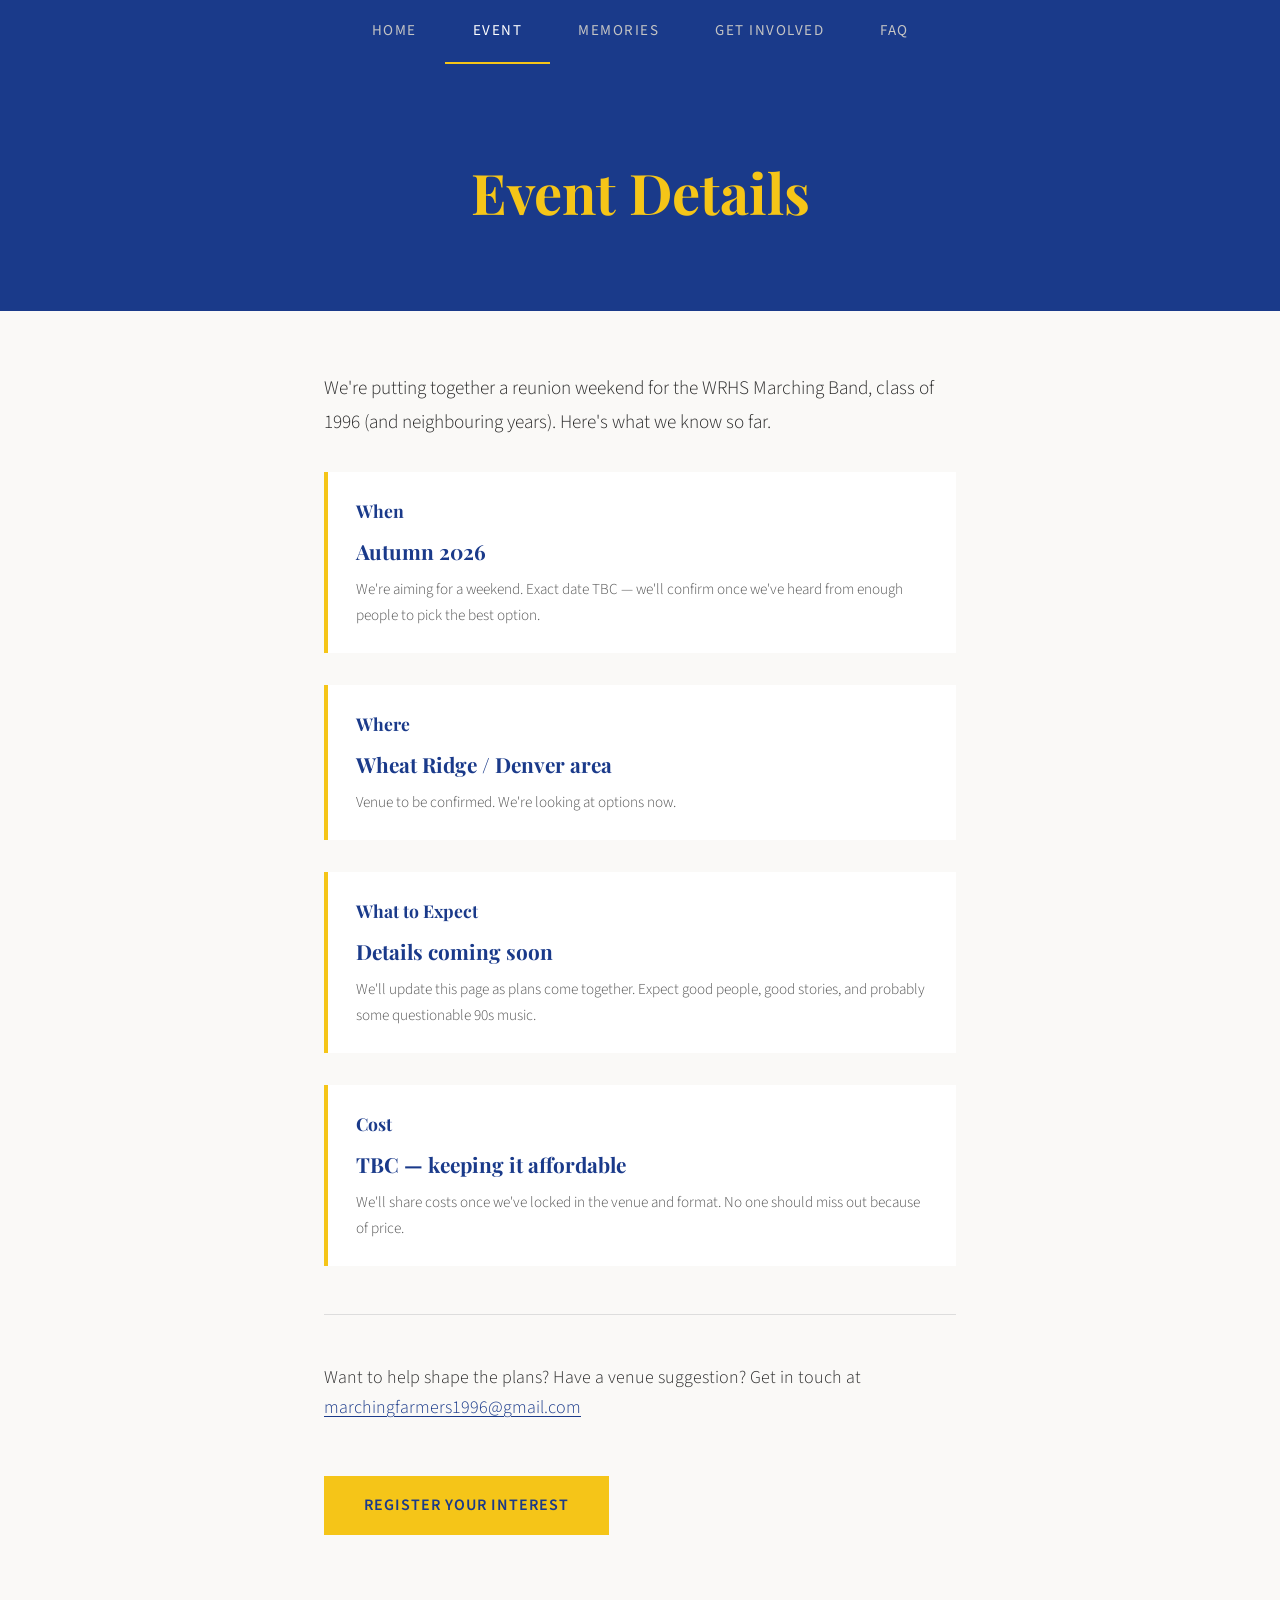
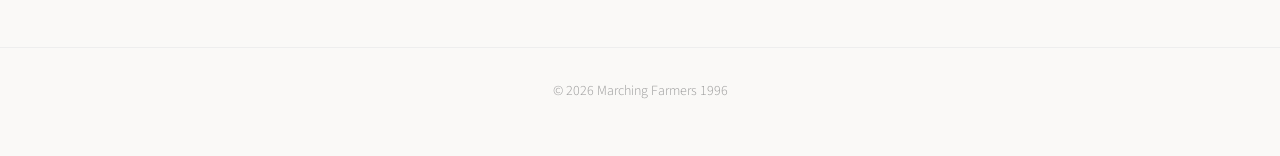
==== event.html @ eabc5e5a "Add Event and Memories pages, update nav, add email links - Event page with detail cards (all TBC fo" ====
<!DOCTYPE html>
<html lang="en">
<head>
  <meta charset="UTF-8">
  <meta name="viewport" content="width=device-width, initial-scale=1.0">
  <title>Event Details — Marching Farmers 1996</title>
  <link rel="preconnect" href="https://fonts.googleapis.com">
  <link rel="preconnect" href="https://fonts.gstatic.com" crossorigin>
  <link href="https://fonts.googleapis.com/css2?family=Playfair+Display:wght@700&family=Source+Sans+3:wght@300;400;600&display=swap" rel="stylesheet">
  <link rel="stylesheet" href="style.css">
</head>
<body>
  <header>
    <nav>
      <a href="index.html">Home</a>
      <a href="event.html" class="nav-active">Event</a>
      <a href="memories.html">Memories</a>
      <a href="get-involved.html">Get Involved</a>
      <a href="faq.html">FAQ</a>
    </nav>
  </header>

  <main>
    <section class="hero">
      <h1>Event Details</h1>
    </section>

    <section class="content">
      <p class="lead">We're putting together a reunion weekend for the WRHS Marching Band, class of 1996 (and neighbouring years). Here's what we know so far.</p>

      <div class="detail-card">
        <h2>When</h2>
        <p class="detail-value">Autumn 2026</p>
        <p class="detail-note">We're aiming for a weekend. Exact date TBC — we'll confirm once we've heard from enough people to pick the best option.</p>
      </div>

      <div class="detail-card">
        <h2>Where</h2>
        <p class="detail-value">Wheat Ridge / Denver area</p>
        <p class="detail-note">Venue to be confirmed. We're looking at options now.</p>
      </div>

      <div class="detail-card">
        <h2>What to Expect</h2>
        <p class="detail-value">Details coming soon</p>
        <p class="detail-note">We'll update this page as plans come together. Expect good people, good stories, and probably some questionable 90s music.</p>
      </div>

      <div class="detail-card">
        <h2>Cost</h2>
        <p class="detail-value">TBC — keeping it affordable</p>
        <p class="detail-note">We'll share costs once we've locked in the venue and format. No one should miss out because of price.</p>
      </div>

      <hr>

      <p>Want to help shape the plans? Have a venue suggestion? Get in touch at <a href="mailto:marchingfarmers1996@gmail.com">marchingfarmers1996@gmail.com</a></p>

      <a href="https://docs.google.com/forms/d/e/1FAIpQLScYK9oR89Qpz9YXZeooxTmTnsDjHM4ipFOgyPZ6PgPQRi42mw/viewform" class="btn">Register Your Interest</a>
    </section>
  </main>

  <footer>
    <p>&copy; 2026 Marching Farmers 1996</p>
  </footer>
</body>
</html>
---- style.css ----
/* Reset */
*, *::before, *::after {
  margin: 0;
  padding: 0;
  box-sizing: border-box;
}

/* Base */
body {
  font-family: 'Source Sans 3', 'Helvetica Neue', Arial, sans-serif;
  font-weight: 300;
  color: #2c2c2c;
  background: #faf9f7;
  line-height: 1.7;
  font-size: 18px;
}

/* Navigation */
header {
  background: #1a3a8a;
  padding: 0;
}

nav {
  max-width: 900px;
  margin: 0 auto;
  display: flex;
  justify-content: center;
  flex-wrap: wrap;
  gap: 0;
}

nav a {
  color: #c4c4c4;
  text-decoration: none;
  font-weight: 400;
  font-size: 15px;
  text-transform: uppercase;
  letter-spacing: 1.5px;
  padding: 18px 28px;
  transition: color 0.2s, background 0.2s;
}

nav a:hover {
  color: #ffffff;
  background: rgba(255, 255, 255, 0.08);
}

nav a.nav-active {
  color: #ffffff;
  border-bottom: 2px solid #f5c518;
}

/* Hero */
.hero {
  background: #1a3a8a;
  color: #ffffff;
  text-align: center;
  padding: 80px 24px 60px;
}

.hero h1 {
  font-family: 'Playfair Display', Georgia, serif;
  font-size: clamp(2.2rem, 5vw, 3.5rem);
  font-weight: 700;
  margin-bottom: 12px;
  color: #f5c518;
}

.subtitle {
  font-size: 1.15rem;
  font-weight: 300;
  color: #b0b0b0;
  letter-spacing: 0.5px;
}

/* Logos */
.logos {
  display: flex;
  justify-content: center;
  align-items: center;
  gap: 40px;
  margin-bottom: 32px;
}

.logo {
  max-width: 180px;
  height: auto;
}

.logo-small {
  max-width: 120px;
}

/* Content */
.content {
  max-width: 680px;
  margin: 0 auto;
  padding: 60px 24px 80px;
}

.lead {
  font-size: 1.2rem;
  line-height: 1.8;
  margin-bottom: 28px;
}

.standout {
  font-family: 'Playfair Display', Georgia, serif;
  font-size: 1.6rem;
  color: #1a3a8a;
  margin: 40px 0;
  line-height: 1.4;
}

h2 {
  font-family: 'Playfair Display', Georgia, serif;
  font-size: 1.4rem;
  color: #1a3a8a;
  margin: 48px 0 16px;
  font-weight: 700;
}

p {
  margin-bottom: 20px;
}

/* Button */
.btn {
  display: inline-block;
  background: #f5c518;
  color: #1a3a8a;
  text-decoration: none;
  font-weight: 600;
  font-size: 16px;
  letter-spacing: 1px;
  text-transform: uppercase;
  padding: 16px 40px;
  margin: 32px 0;
  transition: background 0.2s, transform 0.1s;
}

.btn:hover {
  background: #ddb115;
  transform: translateY(-1px);
}

/* Divider */
hr {
  border: none;
  border-top: 1px solid #ddd;
  margin: 48px 0;
}

/* Share note */
.share-note {
  font-style: italic;
  color: #666;
  font-size: 1rem;
}

/* Detail cards (Event page) */
.detail-card {
  background: #ffffff;
  border-left: 4px solid #f5c518;
  padding: 24px 28px;
  margin: 32px 0;
}

.detail-card h2 {
  margin: 0 0 8px;
  font-size: 1.1rem;
}

.detail-value {
  font-family: 'Playfair Display', Georgia, serif;
  font-size: 1.3rem;
  color: #1a3a8a;
  font-weight: 700;
  margin-bottom: 8px;
}

.detail-note {
  color: #555;
  font-size: 0.95rem;
  margin-bottom: 0;
}

/* Memories placeholder */
.memories-placeholder {
  background: #f0f4fa;
  border-radius: 8px;
  padding: 40px 32px;
  margin: 32px 0;
  text-align: center;
}

.memories-placeholder h2 {
  margin-top: 0;
}

/* Gallery (for when photos arrive) */
.gallery {
  display: grid;
  grid-template-columns: repeat(auto-fill, minmax(280px, 1fr));
  gap: 24px;
  margin: 40px 0;
}

.gallery figure {
  margin: 0;
}

.gallery img {
  width: 100%;
  height: auto;
  display: block;
}

.gallery figcaption {
  font-size: 0.9rem;
  color: #666;
  padding: 10px 0;
  font-style: italic;
}

/* Links in content */
.content a:not(.btn) {
  color: #1a3a8a;
  text-decoration: underline;
  text-underline-offset: 3px;
}

.content a:not(.btn):hover {
  color: #0d2460;
}

/* Footer */
footer {
  text-align: center;
  padding: 32px 24px;
  color: #999;
  font-size: 14px;
  border-top: 1px solid #eee;
}

/* Responsive */
@media (max-width: 600px) {
  nav a {
    padding: 12px 14px;
    font-size: 12px;
    letter-spacing: 0.5px;
  }

  .hero {
    padding: 60px 20px 40px;
  }

  .content {
    padding: 40px 20px 60px;
  }

  .standout {
    font-size: 1.3rem;
  }
}
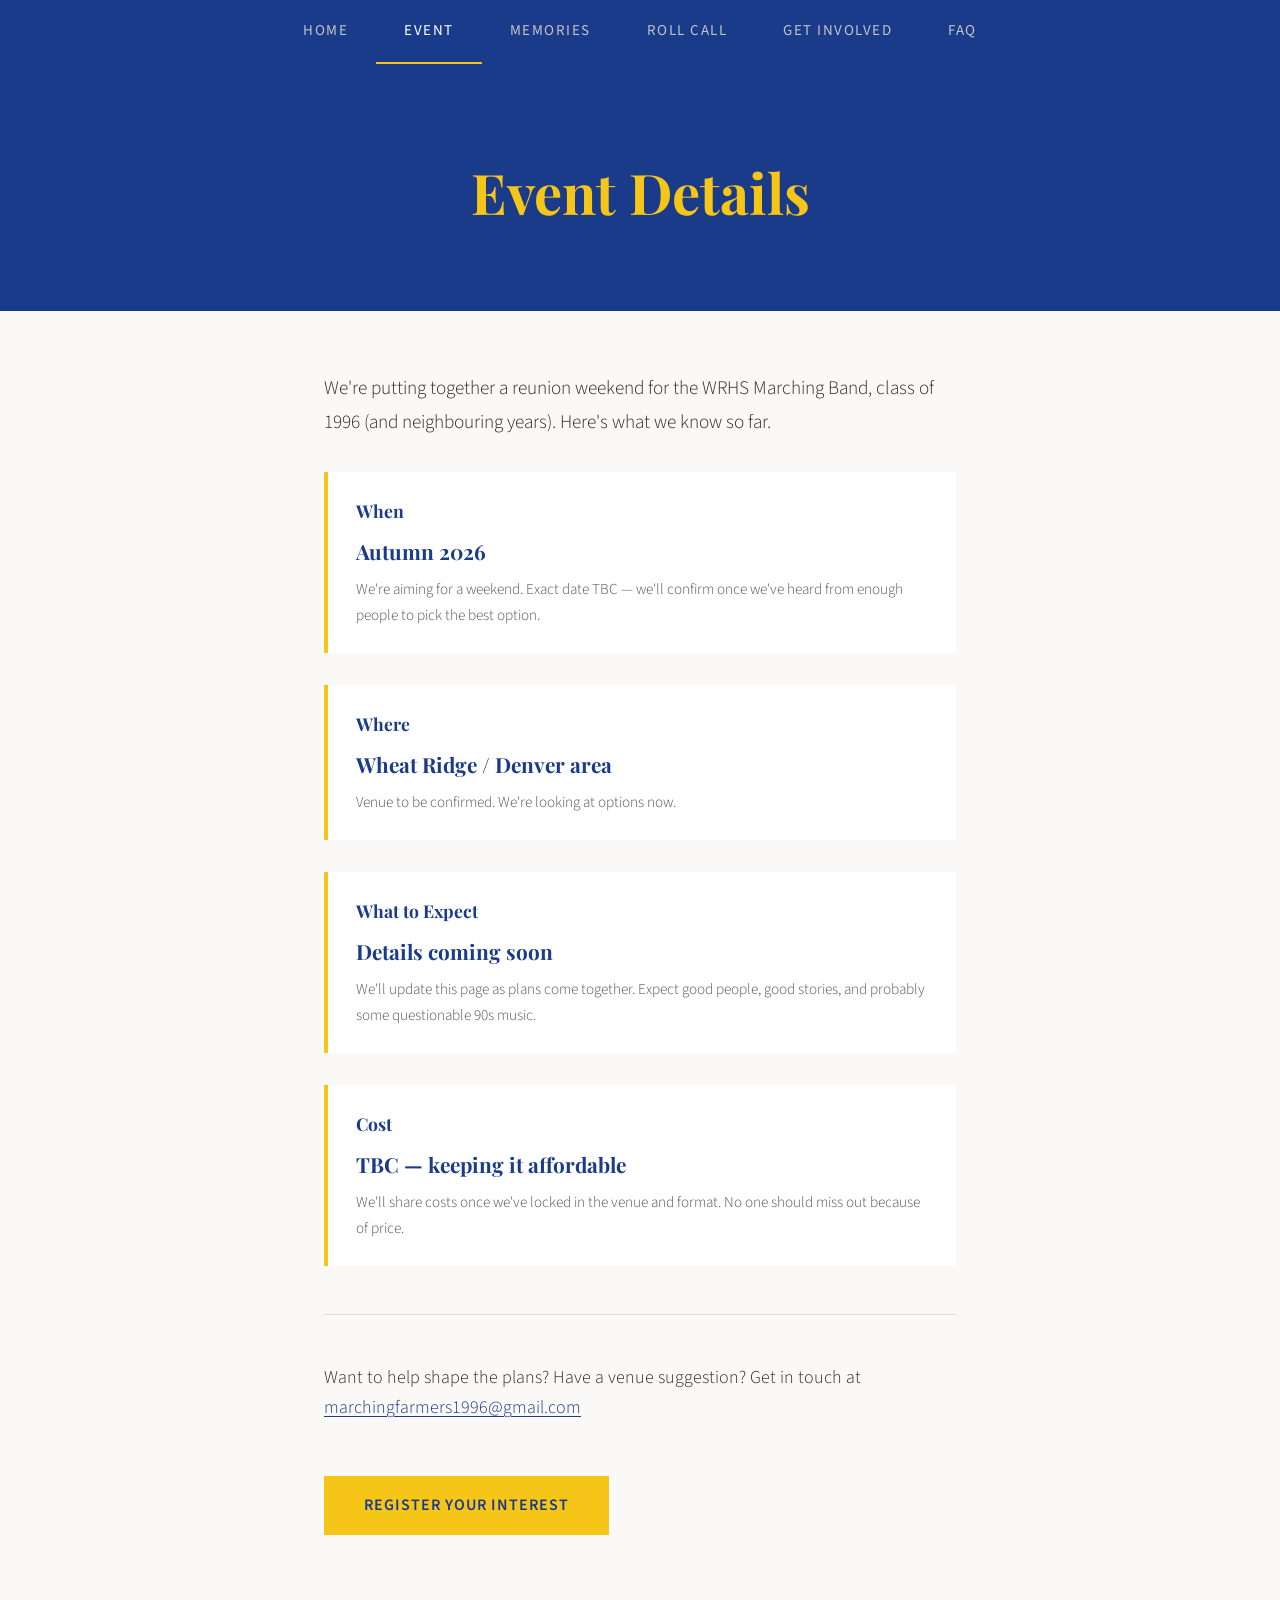
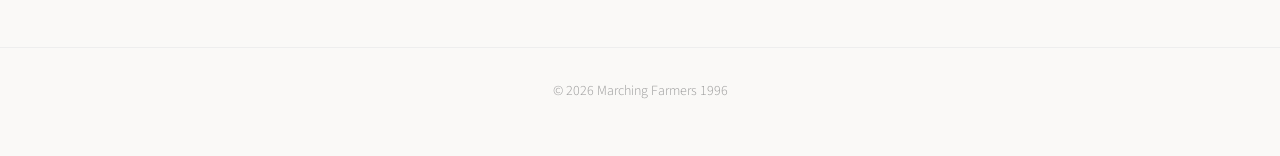
==== commit 1ced00c4: "Add Roll Call page with all 88 band members by section Organised by instrument section, each person " ====
--- a/event.html
+++ b/event.html
@@ -15,6 +15,7 @@
       <a href="index.html">Home</a>
       <a href="event.html" class="nav-active">Event</a>
       <a href="memories.html">Memories</a>
+      <a href="roll-call.html">Roll Call</a>
       <a href="get-involved.html">Get Involved</a>
       <a href="faq.html">FAQ</a>
     </nav>
--- a/style.css
+++ b/style.css
@@ -68,28 +68,34 @@
 }
 
 .subtitle {
-  font-size: 1.15rem;
-  font-weight: 300;
+  font-size: 1.5rem;
+  font-weight: 600;
   color: #b0b0b0;
   letter-spacing: 0.5px;
 }
 
-/* Logos */
-.logos {
+/* Hero wide layout (logos flanking text) */
+.hero-wide {
+  padding: 60px 24px;
+}
+
+.hero-layout {
   display: flex;
   justify-content: center;
   align-items: center;
-  gap: 40px;
-  margin-bottom: 32px;
-}
-
-.logo {
-  max-width: 180px;
+  gap: 48px;
+  max-width: 960px;
+  margin: 0 auto;
+}
+
+.hero-logo {
+  width: 280px;
   height: auto;
-}
-
-.logo-small {
-  max-width: 120px;
+  flex-shrink: 0;
+}
+
+.hero-text {
+  text-align: center;
 }
 
 /* Content */
@@ -235,6 +241,72 @@
   color: #0d2460;
 }
 
+/* Roll Call */
+.content-wide {
+  max-width: 780px;
+}
+
+.roll-call-key {
+  display: flex;
+  gap: 20px;
+  justify-content: center;
+  margin: 24px 0 40px;
+  flex-wrap: wrap;
+}
+
+.roll-call {
+  list-style: none;
+  padding: 0;
+  margin: 0 0 16px;
+}
+
+.roll-call li {
+  display: flex;
+  align-items: center;
+  padding: 10px 16px;
+  border-bottom: 1px solid #eee;
+}
+
+.roll-call li:last-child {
+  border-bottom: none;
+}
+
+.roll-call .name {
+  font-weight: 600;
+  min-width: 120px;
+}
+
+.roll-call .instrument {
+  color: #777;
+  font-size: 0.9rem;
+  flex: 1;
+}
+
+.status {
+  font-size: 0.8rem;
+  font-weight: 600;
+  text-transform: uppercase;
+  letter-spacing: 0.5px;
+  padding: 4px 12px;
+  border-radius: 12px;
+  white-space: nowrap;
+}
+
+.status-coming {
+  background: #d4edda;
+  color: #155724;
+}
+
+.status-found {
+  background: #e8e4f0;
+  color: #4a3780;
+}
+
+.status-looking {
+  background: #fff3cd;
+  color: #856404;
+}
+
 /* Footer */
 footer {
   text-align: center;
@@ -263,4 +335,13 @@
   .standout {
     font-size: 1.3rem;
   }
-}
+
+  .hero-layout {
+    flex-direction: column;
+    gap: 24px;
+  }
+
+  .hero-logo {
+    width: 140px;
+  }
+}
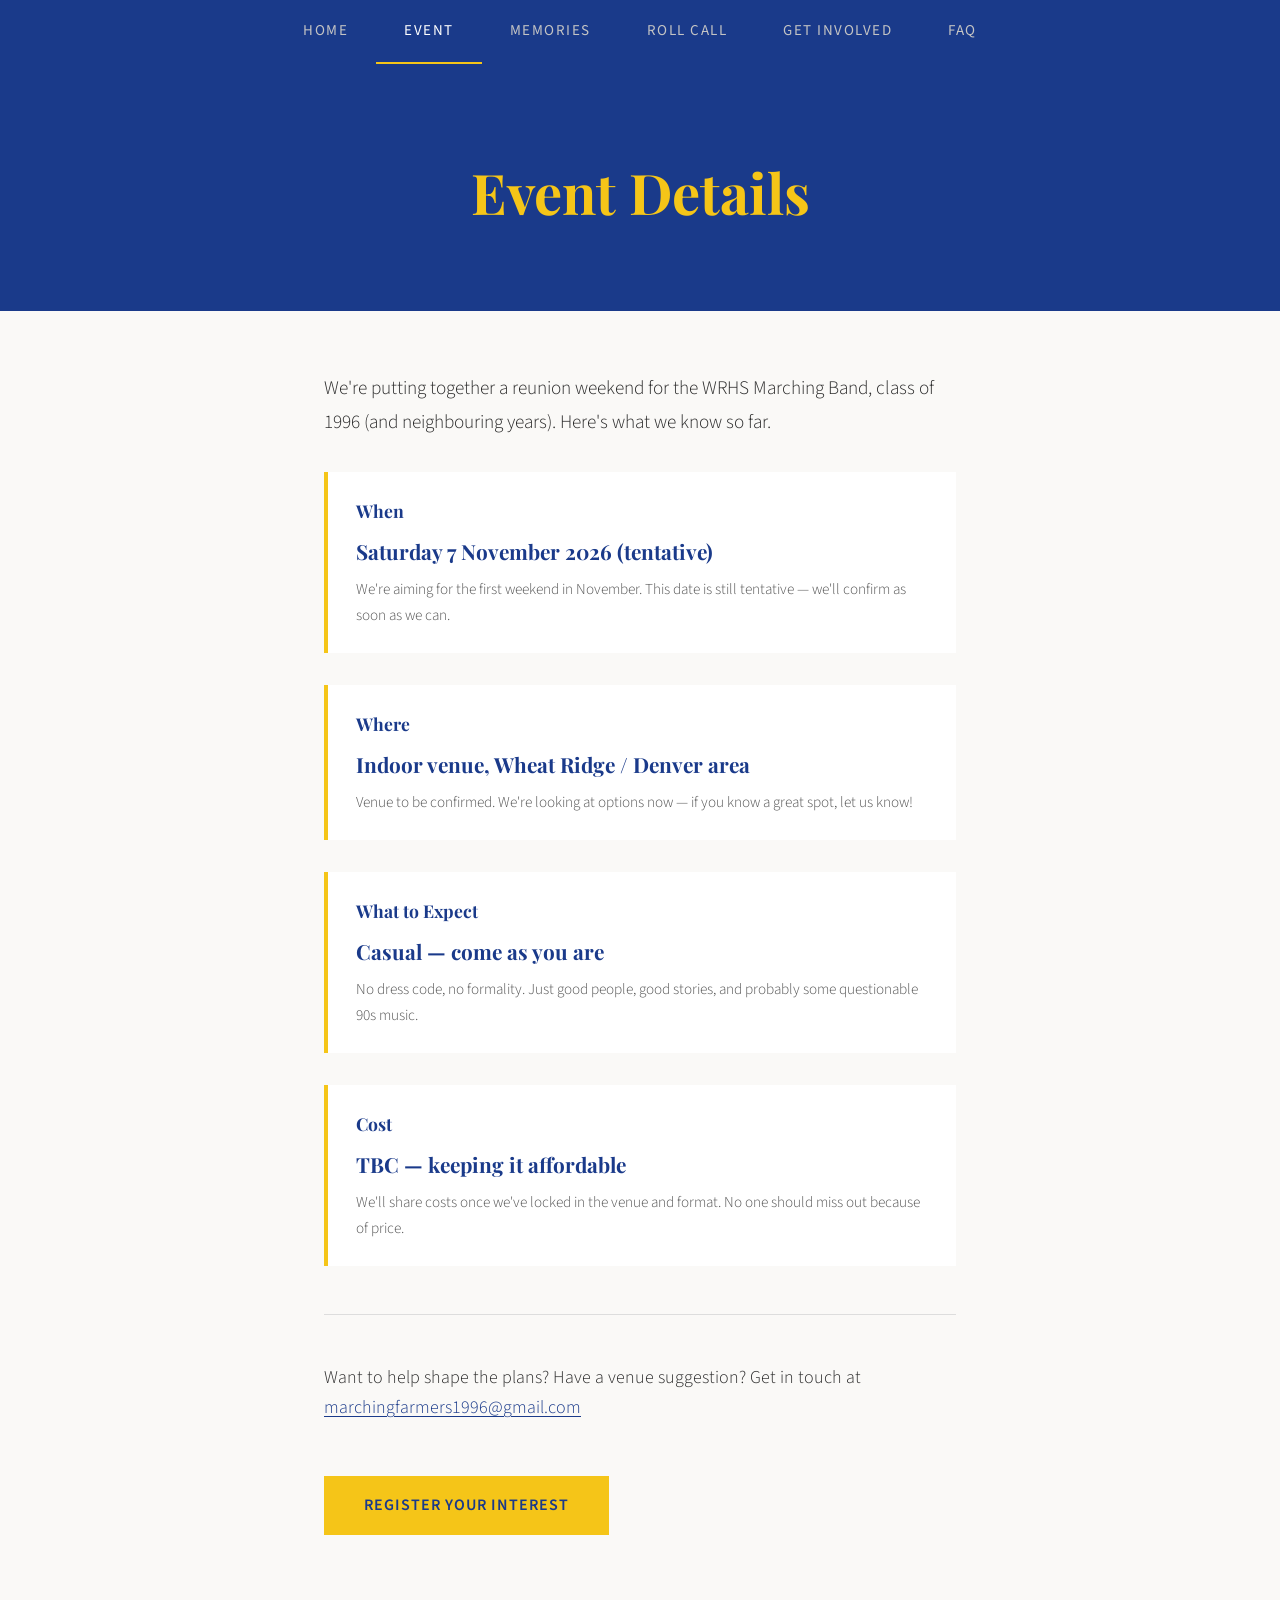
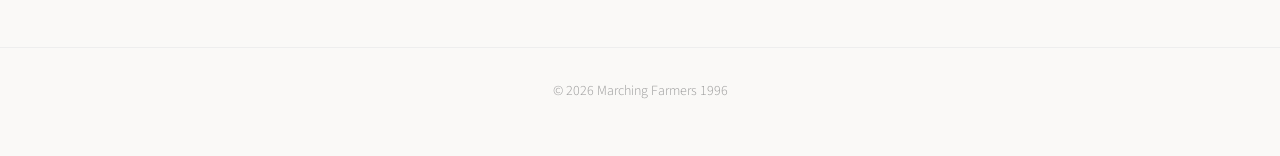
==== commit 37cf74fb: "Update event details: tentative date, casual vibe, indoor venue Date set to Saturday 7 November 2026" ====
--- a/event.html
+++ b/event.html
@@ -31,20 +31,20 @@
 
       <div class="detail-card">
         <h2>When</h2>
-        <p class="detail-value">Autumn 2026</p>
-        <p class="detail-note">We're aiming for a weekend. Exact date TBC — we'll confirm once we've heard from enough people to pick the best option.</p>
+        <p class="detail-value">Saturday 7 November 2026 (tentative)</p>
+        <p class="detail-note">We're aiming for the first weekend in November. This date is still tentative — we'll confirm as soon as we can.</p>
       </div>
 
       <div class="detail-card">
         <h2>Where</h2>
-        <p class="detail-value">Wheat Ridge / Denver area</p>
-        <p class="detail-note">Venue to be confirmed. We're looking at options now.</p>
+        <p class="detail-value">Indoor venue, Wheat Ridge / Denver area</p>
+        <p class="detail-note">Venue to be confirmed. We're looking at options now — if you know a great spot, let us know!</p>
       </div>
 
       <div class="detail-card">
         <h2>What to Expect</h2>
-        <p class="detail-value">Details coming soon</p>
-        <p class="detail-note">We'll update this page as plans come together. Expect good people, good stories, and probably some questionable 90s music.</p>
+        <p class="detail-value">Casual — come as you are</p>
+        <p class="detail-note">No dress code, no formality. Just good people, good stories, and probably some questionable 90s music.</p>
       </div>
 
       <div class="detail-card">
--- a/style.css
+++ b/style.css
@@ -290,6 +290,27 @@
   padding: 4px 12px;
   border-radius: 12px;
   white-space: nowrap;
+  min-width: 120px;
+  text-align: center;
+  display: inline-block;
+}
+
+.thats-me {
+  font-size: 0.75rem;
+  font-weight: 600;
+  color: #1a3a8a;
+  text-decoration: none;
+  background: #e8f0fe;
+  padding: 4px 10px;
+  border-radius: 12px;
+  margin-left: 8px;
+  white-space: nowrap;
+  transition: background 0.2s;
+}
+
+.thats-me:hover {
+  background: #f5c518;
+  color: #1a3a8a;
 }
 
 .status-coming {
